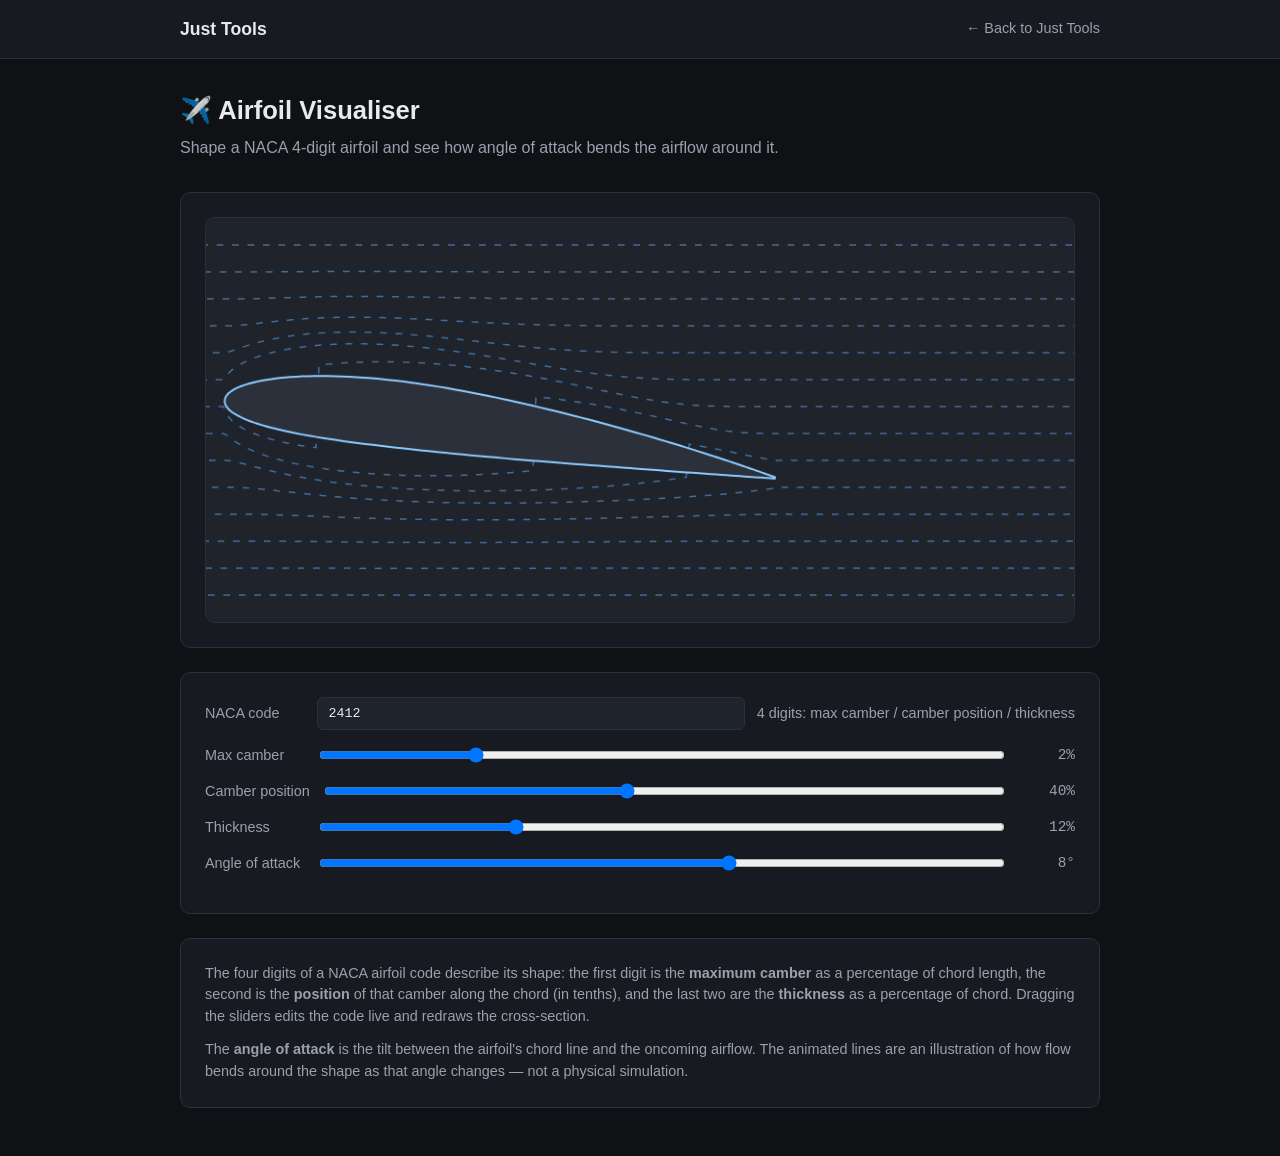
==== lessons/airfoil-visualiser/index.html @ 5fdc3a38 "Build Just Tools portal with colour picker and airfoil visualiser Phase one of the growing tools/les" ====
<!doctype html>
<html lang="en">
<head>
  <meta charset="UTF-8" />
  <meta name="viewport" content="width=device-width, initial-scale=1" />
  <title>Airfoil Visualiser · Just Tools</title>
  <link rel="stylesheet" href="../../shared/style.css" />
  <link rel="stylesheet" href="style.css" />
</head>
<body>
  <header id="site-header" class="site-header"></header>

  <main class="page">
    <section class="tool-header">
      <h1>✈️ Airfoil Visualiser</h1>
      <p>Shape a NACA 4-digit airfoil and see how angle of attack bends the airflow around it.</p>
    </section>

    <div class="panel">
      <canvas id="airfoil-canvas" width="900" height="420"></canvas>
    </div>

    <div class="panel">
      <div class="field-row">
        <label for="naca-code">NACA code</label>
        <input type="text" id="naca-code" maxlength="4" inputmode="numeric" value="2412" />
        <span class="explainer">4 digits: max camber / camber position / thickness</span>
      </div>

      <div class="field-row">
        <label for="camber-input">Max camber</label>
        <input type="range" id="camber-input" min="0" max="9" step="1" value="2" />
        <span class="value" id="camber-value">2%</span>
      </div>

      <div class="field-row">
        <label for="position-input">Camber position</label>
        <input type="range" id="position-input" min="0" max="9" step="1" value="4" />
        <span class="value" id="position-value">40%</span>
      </div>

      <div class="field-row">
        <label for="thickness-input">Thickness</label>
        <input type="range" id="thickness-input" min="1" max="40" step="1" value="12" />
        <span class="value" id="thickness-value">12%</span>
      </div>

      <div class="field-row">
        <label for="aoa-input">Angle of attack</label>
        <input type="range" id="aoa-input" min="-10" max="20" step="1" value="8" />
        <span class="value" id="aoa-value">8°</span>
      </div>
    </div>

    <div class="panel explainer">
      <p>
        The four digits of a NACA airfoil code describe its shape: the first digit is the
        <strong>maximum camber</strong> as a percentage of chord length, the second is the
        <strong>position</strong> of that camber along the chord (in tenths), and the last two are
        the <strong>thickness</strong> as a percentage of chord. Dragging the sliders edits the
        code live and redraws the cross-section.
      </p>
      <p>
        The <strong>angle of attack</strong> is the tilt between the airfoil's chord line and the
        oncoming airflow. The animated lines are an illustration of how flow bends around the
        shape as that angle changes &mdash; not a physical simulation.
      </p>
    </div>
  </main>

  <script src="../../shared/nav.js" data-home="../../index.html" data-title="Just Tools"></script>
  <script src="script.js"></script>
</body>
</html>
---- shared/style.css ----
:root {
  --color-bg: #0f1115;
  --color-surface: #171a21;
  --color-surface-raised: #1f232c;
  --color-border: #2b303b;
  --color-text: #e8eaed;
  --color-text-muted: #9aa1ac;
  --color-accent: #5fb3ff;
  --color-accent-strong: #8ecbff;
  --radius: 10px;
  --max-width: 960px;
  --font-sans: -apple-system, BlinkMacSystemFont, "Segoe UI", Roboto, Helvetica, Arial, sans-serif;
  --font-mono: ui-monospace, SFMono-Regular, Menlo, Consolas, monospace;
}

* {
  box-sizing: border-box;
}

html,
body {
  margin: 0;
  padding: 0;
}

body {
  background: var(--color-bg);
  color: var(--color-text);
  font-family: var(--font-sans);
  line-height: 1.5;
  min-height: 100vh;
}

a {
  color: var(--color-accent);
  text-decoration: none;
}

a:hover {
  color: var(--color-accent-strong);
  text-decoration: underline;
}

.page {
  max-width: var(--max-width);
  margin: 0 auto;
  padding: 0 1.25rem 3rem;
}

/* Shared header injected by shared/nav.js */
.site-header {
  border-bottom: 1px solid var(--color-border);
  background: var(--color-surface);
}

.site-header-inner {
  max-width: var(--max-width);
  margin: 0 auto;
  padding: 1rem 1.25rem;
  display: flex;
  align-items: center;
  justify-content: space-between;
  gap: 1rem;
}

.site-brand {
  font-weight: 700;
  font-size: 1.1rem;
  color: var(--color-text);
}

.site-brand:hover {
  color: var(--color-accent-strong);
  text-decoration: none;
}

.back-link {
  font-size: 0.9rem;
  color: var(--color-text-muted);
  white-space: nowrap;
}

.back-link:hover {
  color: var(--color-accent-strong);
}

/* Portal hero + search */
.hero {
  padding: 2.5rem 0 1rem;
}

.hero h1 {
  margin: 0 0 0.4rem;
  font-size: 2rem;
}

.hero p {
  color: var(--color-text-muted);
  margin: 0;
}

.search-bar {
  margin: 1.5rem 0 2.5rem;
}

.search-bar input {
  width: 100%;
  padding: 0.75rem 1rem;
  font-size: 1rem;
  background: var(--color-surface);
  border: 1px solid var(--color-border);
  border-radius: var(--radius);
  color: var(--color-text);
}

.search-bar input:focus {
  outline: none;
  border-color: var(--color-accent);
}

.search-bar input::placeholder {
  color: var(--color-text-muted);
}

/* Card sections */
.section-title {
  font-size: 1.1rem;
  text-transform: uppercase;
  letter-spacing: 0.04em;
  color: var(--color-text-muted);
  margin: 2rem 0 1rem;
}

.card-grid {
  display: grid;
  grid-template-columns: repeat(auto-fill, minmax(220px, 1fr));
  gap: 1rem;
}

.card {
  display: block;
  background: var(--color-surface);
  border: 1px solid var(--color-border);
  border-radius: var(--radius);
  padding: 1.25rem;
  transition: border-color 0.15s ease, transform 0.15s ease;
}

.card:hover {
  border-color: var(--color-accent);
  transform: translateY(-2px);
  text-decoration: none;
}

.card-icon {
  font-size: 1.75rem;
  margin-bottom: 0.5rem;
}

.card h3 {
  margin: 0 0 0.35rem;
  color: var(--color-text);
  font-size: 1.05rem;
}

.card p {
  margin: 0;
  color: var(--color-text-muted);
  font-size: 0.9rem;
}

.card-kind {
  display: inline-block;
  margin-top: 0.6rem;
  font-size: 0.7rem;
  text-transform: uppercase;
  letter-spacing: 0.05em;
  color: var(--color-accent);
}

.empty-state {
  color: var(--color-text-muted);
  padding: 2rem 0;
}

/* Generic tool/lesson page layout */
.tool-header {
  padding: 2rem 0 0.5rem;
}

.tool-header h1 {
  margin: 0 0 0.4rem;
  font-size: 1.6rem;
}

.tool-header p {
  color: var(--color-text-muted);
  margin: 0;
}

.panel {
  background: var(--color-surface);
  border: 1px solid var(--color-border);
  border-radius: var(--radius);
  padding: 1.5rem;
  margin-top: 1.5rem;
}

.field-row {
  display: flex;
  align-items: center;
  gap: 0.75rem;
  margin-bottom: 0.9rem;
}

.field-row label {
  min-width: 100px;
  color: var(--color-text-muted);
  font-size: 0.9rem;
}

.field-row input[type="text"],
.field-row output {
  font-family: var(--font-mono);
  background: var(--color-surface-raised);
  border: 1px solid var(--color-border);
  border-radius: 6px;
  padding: 0.5rem 0.65rem;
  color: var(--color-text);
  flex: 1;
}

.field-row input[type="range"] {
  flex: 1;
}

.field-row .value {
  min-width: 3.5rem;
  text-align: right;
  font-family: var(--font-mono);
  color: var(--color-text-muted);
  font-size: 0.9rem;
}

button {
  font-family: inherit;
  font-size: 0.85rem;
  background: var(--color-surface-raised);
  border: 1px solid var(--color-border);
  border-radius: 6px;
  color: var(--color-text);
  padding: 0.5rem 0.75rem;
  cursor: pointer;
}

button:hover {
  border-color: var(--color-accent);
  color: var(--color-accent-strong);
}

button:active {
  transform: translateY(1px);
}

.explainer {
  color: var(--color-text-muted);
  font-size: 0.9rem;
}

canvas {
  width: 100%;
  height: auto;
  background: var(--color-surface-raised);
  border: 1px solid var(--color-border);
  border-radius: var(--radius);
  display: block;
}
---- lessons/airfoil-visualiser/style.css ----
#airfoil-canvas {
  aspect-ratio: 900 / 420;
}

.explainer p {
  margin: 0 0 0.75rem;
}

.explainer p:last-child {
  margin-bottom: 0;
}
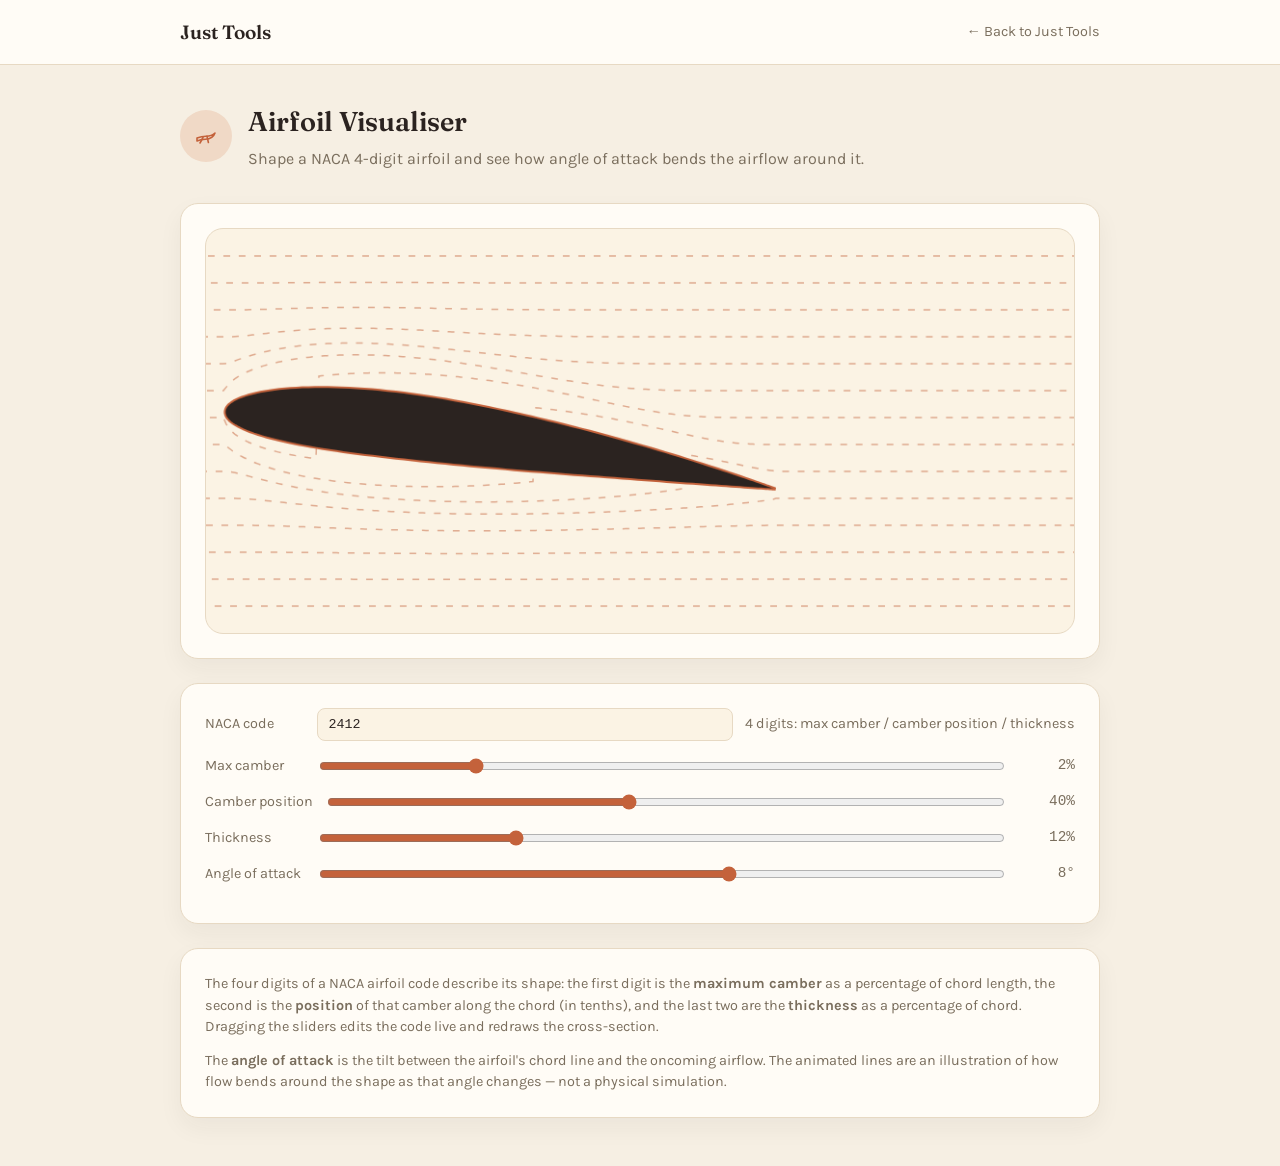
==== commit fe57087d: "Apply Warm Editorial visual design to the portal Replace the dark placeholder theme with the approve" ====
--- a/lessons/airfoil-visualiser/index.html
+++ b/lessons/airfoil-visualiser/index.html
@@ -12,8 +12,16 @@
 
   <main class="page">
     <section class="tool-header">
-      <h1>✈️ Airfoil Visualiser</h1>
-      <p>Shape a NACA 4-digit airfoil and see how angle of attack bends the airflow around it.</p>
+      <div class="card-icon" aria-hidden="true">
+        <svg width="24" height="24" viewBox="0 0 24 24" fill="none" stroke="currentColor" stroke-width="1.6" stroke-linecap="round" stroke-linejoin="round">
+          <path d="M3 14c3-1.2 6.5-1.8 9-1.8 4.5 0 7.5-1.7 9-3.2-1 3-4.3 6-9.6 6.2-2.7.1-5.8.6-8.4 1.8Z"></path>
+          <path d="M9 13.5 6 19M13 12.3l1.4 6.2"></path>
+        </svg>
+      </div>
+      <div class="tool-header-text">
+        <h1>Airfoil Visualiser</h1>
+        <p>Shape a NACA 4-digit airfoil and see how angle of attack bends the airflow around it.</p>
+      </div>
     </section>
 
     <div class="panel">
--- a/shared/style.css
+++ b/shared/style.css
@@ -1,15 +1,20 @@
+@import url('https://fonts.googleapis.com/css2?family=Fraunces:ital,opsz,wght@0,9..144,500;0,9..144,600;1,9..144,500&family=Karla:wght@400;500;600;700&display=swap');
+
 :root {
-  --color-bg: #0f1115;
-  --color-surface: #171a21;
-  --color-surface-raised: #1f232c;
-  --color-border: #2b303b;
-  --color-text: #e8eaed;
-  --color-text-muted: #9aa1ac;
-  --color-accent: #5fb3ff;
-  --color-accent-strong: #8ecbff;
-  --radius: 10px;
+  --color-bg: #f6efe3;
+  --color-surface: #fffcf6;
+  --color-surface-raised: #fbf3e4;
+  --color-border: #e7d9c3;
+  --color-text: #2b2320;
+  --color-text-muted: #7a6e5d;
+  --color-accent: #c4623b;
+  --color-accent-strong: #a24e2c;
+  --color-accent-soft: #f0d9c6;
+  --radius: 14px;
+  --radius-card: 18px;
   --max-width: 960px;
-  --font-sans: -apple-system, BlinkMacSystemFont, "Segoe UI", Roboto, Helvetica, Arial, sans-serif;
+  --font-sans: "Karla", -apple-system, BlinkMacSystemFont, "Segoe UI", Helvetica, sans-serif;
+  --font-heading: "Fraunces", Georgia, serif;
   --font-mono: ui-monospace, SFMono-Regular, Menlo, Consolas, monospace;
 }
 
@@ -56,7 +61,7 @@
 .site-header-inner {
   max-width: var(--max-width);
   margin: 0 auto;
-  padding: 1rem 1.25rem;
+  padding: 1.1rem 1.25rem;
   display: flex;
   align-items: center;
   justify-content: space-between;
@@ -64,8 +69,9 @@
 }
 
 .site-brand {
-  font-weight: 700;
-  font-size: 1.1rem;
+  font-family: var(--font-heading);
+  font-weight: 600;
+  font-size: 1.2rem;
   color: var(--color-text);
 }
 
@@ -86,36 +92,53 @@
 
 /* Portal hero + search */
 .hero {
-  padding: 2.5rem 0 1rem;
+  padding: 2.75rem 0 1rem;
 }
 
 .hero h1 {
-  margin: 0 0 0.4rem;
-  font-size: 2rem;
+  font-family: var(--font-heading);
+  font-style: italic;
+  font-weight: 500;
+  margin: 0 0 0.5rem;
+  font-size: 2.4rem;
+  line-height: 1.1;
 }
 
 .hero p {
   color: var(--color-text-muted);
   margin: 0;
+  font-size: 1.05rem;
 }
 
 .search-bar {
-  margin: 1.5rem 0 2.5rem;
+  margin: 1.75rem 0 2.5rem;
+  display: flex;
+  align-items: center;
+  gap: 0.6rem;
+  max-width: 480px;
+  padding: 0.15rem 1rem;
+  background: var(--color-surface);
+  border: 1px solid var(--color-border);
+  border-radius: 999px;
+}
+
+.search-bar svg {
+  flex-shrink: 0;
+  color: var(--color-text-muted);
 }
 
 .search-bar input {
   width: 100%;
-  padding: 0.75rem 1rem;
+  padding: 0.75rem 0;
+  font-family: var(--font-sans);
   font-size: 1rem;
-  background: var(--color-surface);
-  border: 1px solid var(--color-border);
-  border-radius: var(--radius);
+  background: transparent;
+  border: none;
   color: var(--color-text);
 }
 
 .search-bar input:focus {
   outline: none;
-  border-color: var(--color-accent);
 }
 
 .search-bar input::placeholder {
@@ -124,43 +147,60 @@
 
 /* Card sections */
 .section-title {
-  font-size: 1.1rem;
-  text-transform: uppercase;
-  letter-spacing: 0.04em;
-  color: var(--color-text-muted);
-  margin: 2rem 0 1rem;
+  font-family: var(--font-heading);
+  font-style: italic;
+  font-weight: 500;
+  font-size: 1.15rem;
+  color: var(--color-accent);
+  margin: 2.25rem 0 1rem;
 }
 
 .card-grid {
   display: grid;
-  grid-template-columns: repeat(auto-fill, minmax(220px, 1fr));
-  gap: 1rem;
+  grid-template-columns: repeat(auto-fill, minmax(240px, 1fr));
+  gap: 1.25rem;
 }
 
 .card {
   display: block;
   background: var(--color-surface);
   border: 1px solid var(--color-border);
-  border-radius: var(--radius);
-  padding: 1.25rem;
-  transition: border-color 0.15s ease, transform 0.15s ease;
+  border-radius: var(--radius-card);
+  padding: 1.6rem;
+  box-shadow: 0 10px 24px rgba(43, 35, 32, 0.05);
+  transition: border-color 0.15s ease, transform 0.15s ease, box-shadow 0.15s ease;
 }
 
 .card:hover {
   border-color: var(--color-accent);
   transform: translateY(-2px);
+  box-shadow: 0 14px 28px rgba(43, 35, 32, 0.08);
   text-decoration: none;
 }
 
+.card[hidden],
+.card-ghost[hidden] {
+  display: none;
+}
+
 .card-icon {
-  font-size: 1.75rem;
-  margin-bottom: 0.5rem;
+  width: 46px;
+  height: 46px;
+  border-radius: 999px;
+  background: var(--color-accent-soft);
+  color: var(--color-accent);
+  display: flex;
+  align-items: center;
+  justify-content: center;
+  margin-bottom: 0.85rem;
 }
 
 .card h3 {
+  font-family: var(--font-heading);
+  font-weight: 600;
   margin: 0 0 0.35rem;
   color: var(--color-text);
-  font-size: 1.05rem;
+  font-size: 1.1rem;
 }
 
 .card p {
@@ -171,11 +211,33 @@
 
 .card-kind {
   display: inline-block;
-  margin-top: 0.6rem;
+  margin-top: 0.75rem;
+  font-weight: 600;
   font-size: 0.7rem;
   text-transform: uppercase;
-  letter-spacing: 0.05em;
+  letter-spacing: 0.06em;
   color: var(--color-accent);
+}
+
+.card-ghost {
+  display: flex;
+  flex-direction: column;
+  align-items: center;
+  justify-content: center;
+  gap: 0.6rem;
+  border: 1.5px dashed #d9c6aa;
+  border-radius: var(--radius-card);
+  padding: 1.6rem;
+  color: var(--color-text-muted);
+  min-height: 140px;
+}
+
+.card-ghost svg {
+  color: var(--color-text-muted);
+}
+
+.card-ghost span {
+  font-size: 0.85rem;
 }
 
 .empty-state {
@@ -185,15 +247,27 @@
 
 /* Generic tool/lesson page layout */
 .tool-header {
-  padding: 2rem 0 0.5rem;
-}
-
-.tool-header h1 {
-  margin: 0 0 0.4rem;
-  font-size: 1.6rem;
-}
-
-.tool-header p {
+  padding: 2.25rem 0 0.5rem;
+  display: flex;
+  align-items: center;
+  gap: 1rem;
+}
+
+.tool-header .card-icon {
+  margin-bottom: 0;
+  width: 52px;
+  height: 52px;
+  flex-shrink: 0;
+}
+
+.tool-header-text h1 {
+  font-family: var(--font-heading);
+  font-weight: 600;
+  margin: 0 0 0.3rem;
+  font-size: 1.7rem;
+}
+
+.tool-header-text p {
   color: var(--color-text-muted);
   margin: 0;
 }
@@ -201,9 +275,10 @@
 .panel {
   background: var(--color-surface);
   border: 1px solid var(--color-border);
-  border-radius: var(--radius);
+  border-radius: var(--radius-card);
   padding: 1.5rem;
   margin-top: 1.5rem;
+  box-shadow: 0 10px 24px rgba(43, 35, 32, 0.05);
 }
 
 .field-row {
@@ -224,7 +299,7 @@
   font-family: var(--font-mono);
   background: var(--color-surface-raised);
   border: 1px solid var(--color-border);
-  border-radius: 6px;
+  border-radius: 8px;
   padding: 0.5rem 0.65rem;
   color: var(--color-text);
   flex: 1;
@@ -232,6 +307,7 @@
 
 .field-row input[type="range"] {
   flex: 1;
+  accent-color: var(--color-accent);
 }
 
 .field-row .value {
@@ -243,13 +319,14 @@
 }
 
 button {
-  font-family: inherit;
+  font-family: var(--font-sans);
+  font-weight: 600;
   font-size: 0.85rem;
   background: var(--color-surface-raised);
   border: 1px solid var(--color-border);
-  border-radius: 6px;
-  color: var(--color-text);
-  padding: 0.5rem 0.75rem;
+  border-radius: 999px;
+  color: var(--color-text);
+  padding: 0.5rem 0.9rem;
   cursor: pointer;
 }
 
@@ -272,6 +349,6 @@
   height: auto;
   background: var(--color-surface-raised);
   border: 1px solid var(--color-border);
-  border-radius: var(--radius);
+  border-radius: var(--radius-card);
   display: block;
 }
